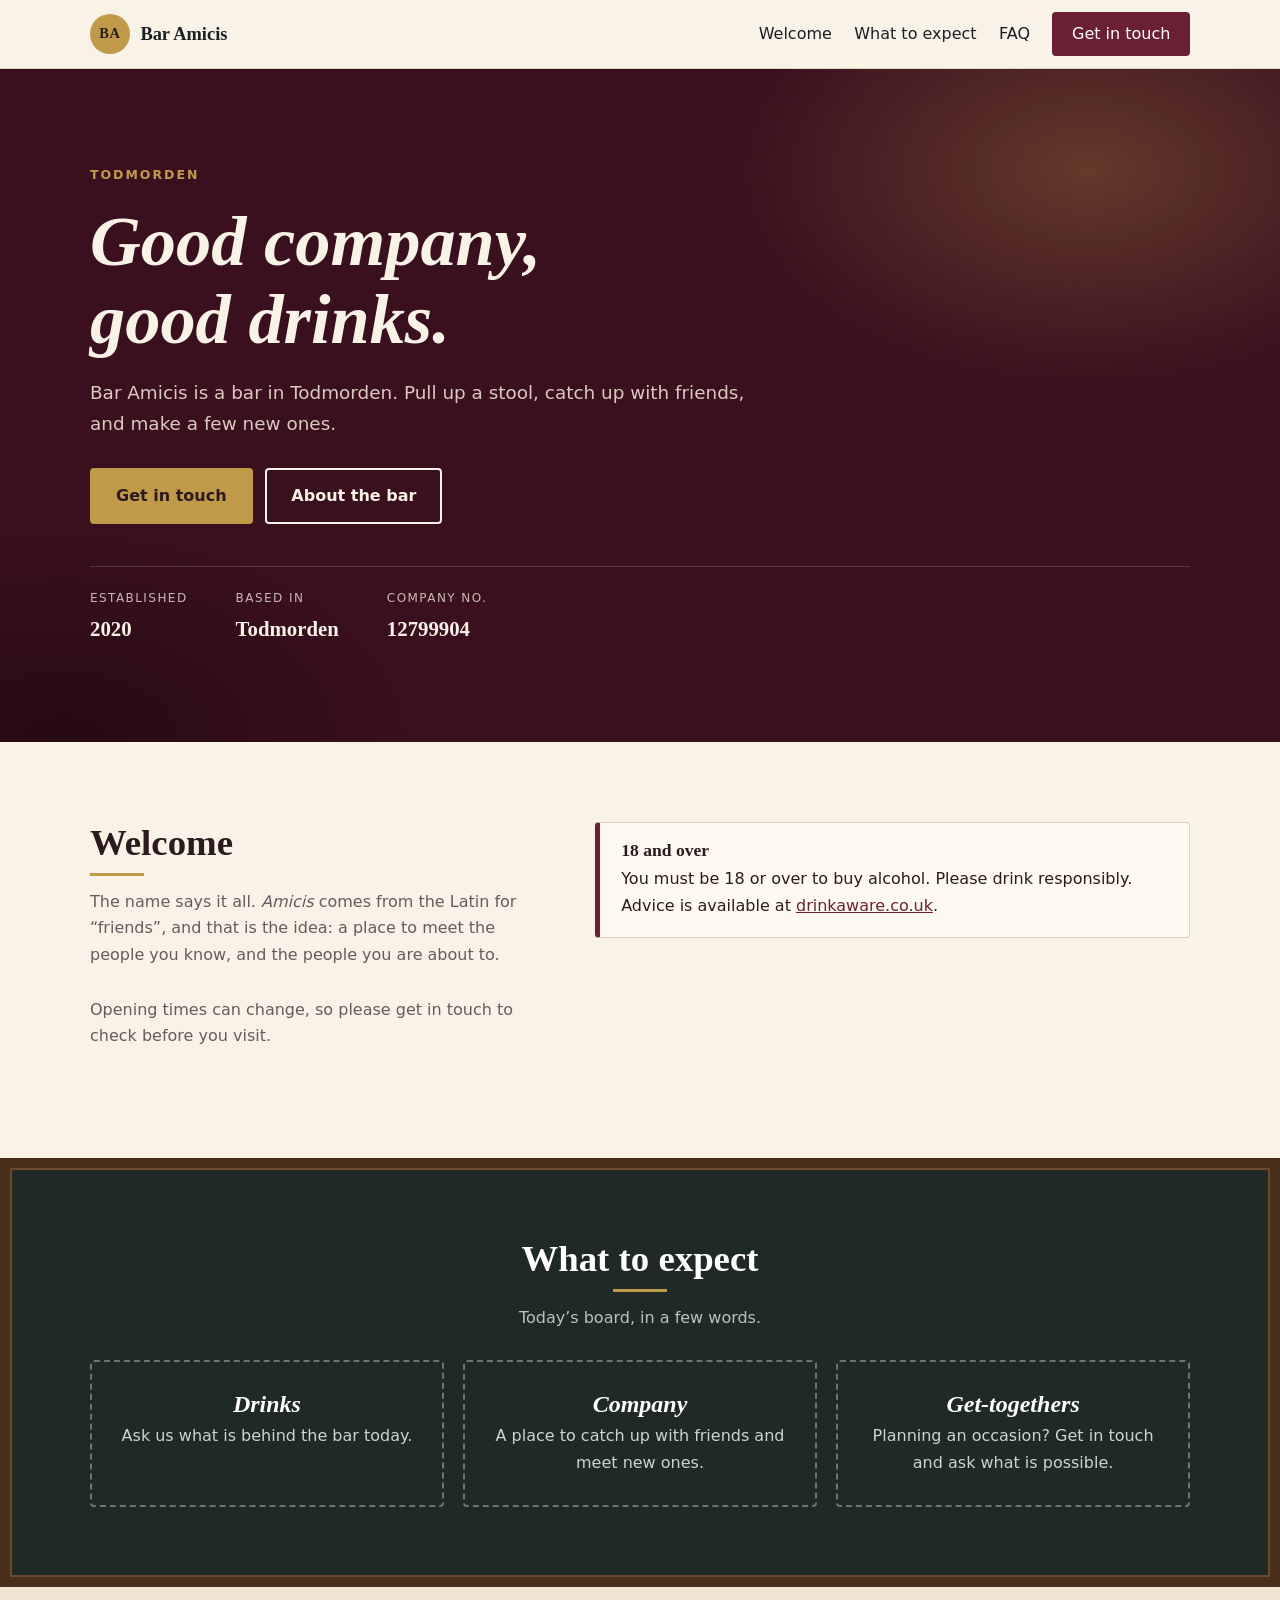
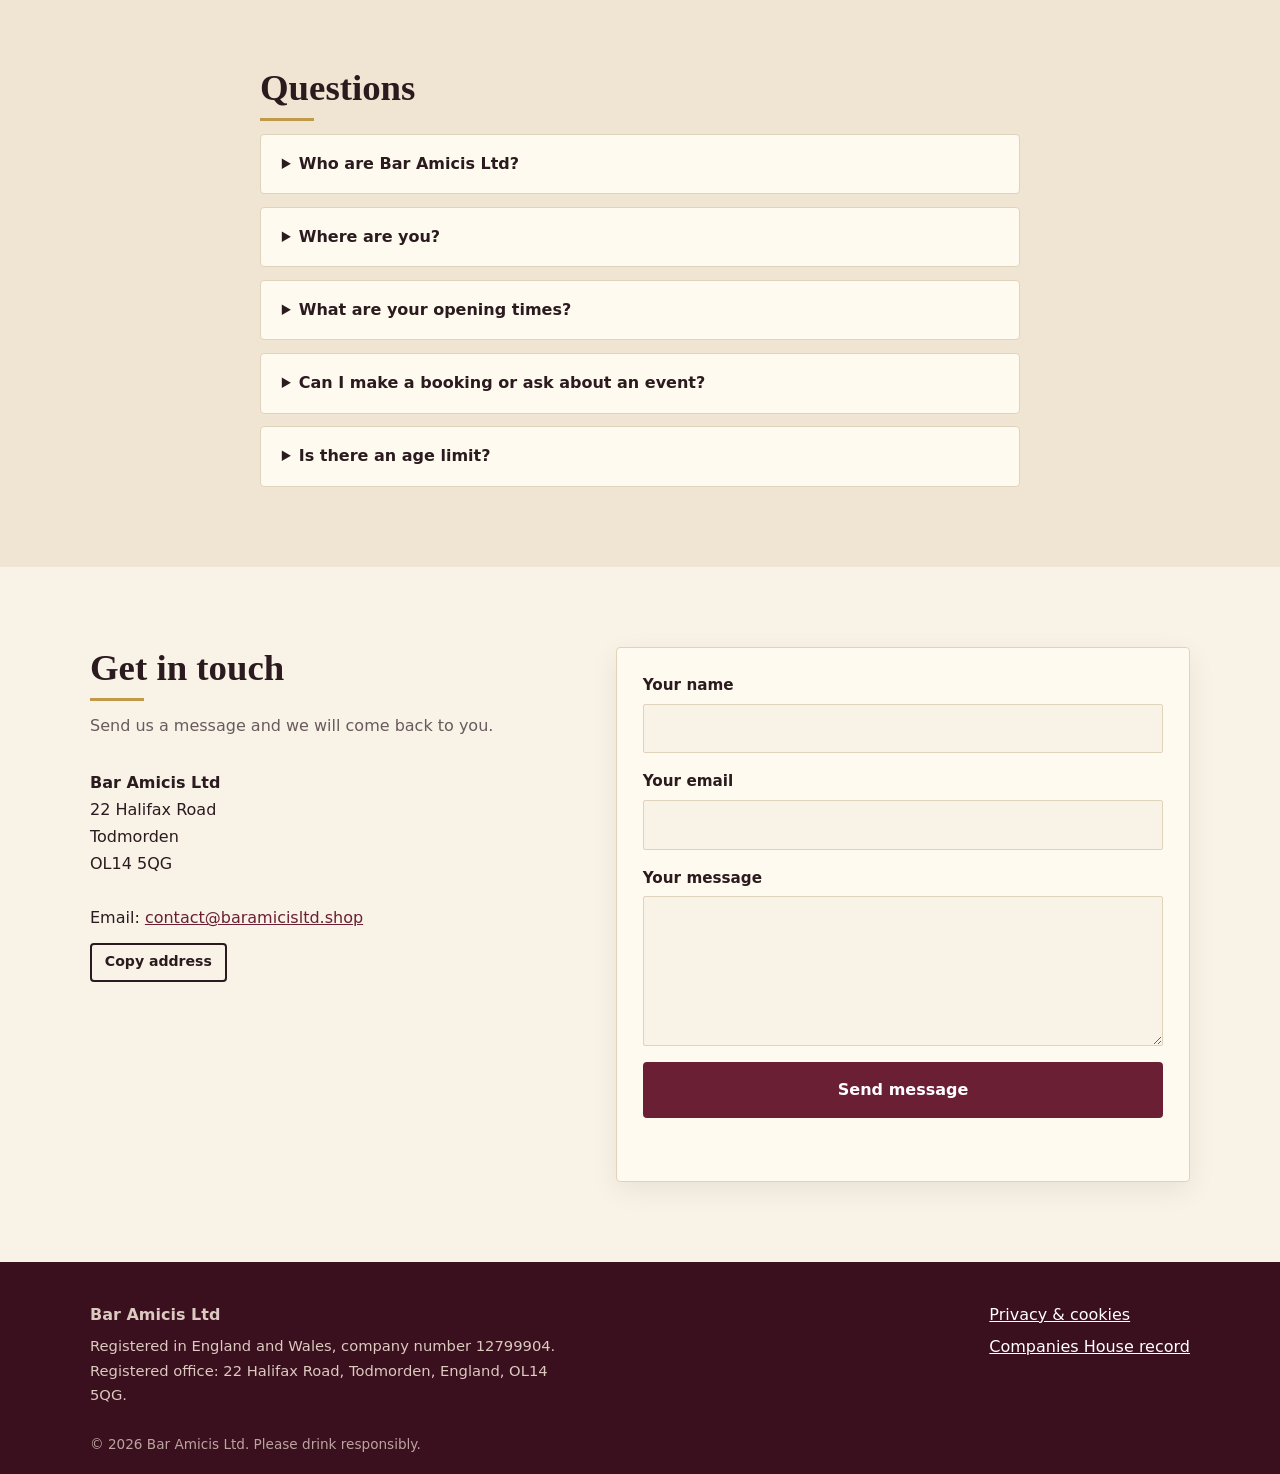
==== index.html @ 08446b0a "Add website Co-Authored-By: Claude Sonnet 5.5 <noreply@anthropic.com>" ====
<!doctype html>
<html lang="en-GB">
<head>
  <meta charset="utf-8">
  <meta name="viewport" content="width=device-width, initial-scale=1">
  <title>Bar Amicis Ltd | Bar in Todmorden</title>
  <meta name="description" content="Bar Amicis is a bar in Todmorden. A place to meet friends and make new ones. Get in touch to check opening times or ask about get-togethers.">
  <link rel="canonical" href="https://baramicisltd.shop/">
  <meta property="og:title" content="Bar Amicis Ltd">
  <meta property="og:description" content="A bar in Todmorden. Good company, good drinks.">
  <meta property="og:type" content="website">
  <meta property="og:url" content="https://baramicisltd.shop/">
  <meta name="theme-color" content="#3a0f1e">
  <link rel="icon" href="data:image/svg+xml,%3Csvg xmlns='http://www.w3.org/2000/svg' viewBox='0 0 64 64'%3E%3Ccircle cx='32' cy='32' r='32' fill='%233a0f1e'/%3E%3Cpath d='M18 18h28l-14 18z' fill='none' stroke='%23c19a49' stroke-width='4' stroke-linejoin='round'/%3E%3Cpath d='M32 36v14M24 50h16' stroke='%23c19a49' stroke-width='4' stroke-linecap='round'/%3E%3C/svg%3E">
  <link rel="stylesheet" href="css/styles.css">
</head>
<body>
  <a class="skip" href="#main">Skip to content</a>

  <header class="site-header">
    <div class="wrap bar">
      <a class="brand" href="#top" aria-label="Bar Amicis Ltd, home"><span class="brand-mark">BA</span><span class="brand-text">Bar Amicis</span></a>
      <button class="menu-btn" aria-expanded="false" aria-controls="nav" aria-label="Menu"><span></span><span></span><span></span></button>
      <nav id="nav" class="nav" aria-label="Main">
        <a href="#welcome">Welcome</a>
        <a href="#expect">What to expect</a>
        <a href="#faq">FAQ</a>
        <a href="#contact" class="btn btn-small">Get in touch</a>
      </nav>
    </div>
  </header>

  <main id="main">
    <section class="hero" id="top">
      <div class="wrap">
        <p class="eyebrow">Todmorden</p>
        <h1>Good company,<br>good drinks.</h1>
        <p class="lead">Bar Amicis is a bar in Todmorden. Pull up a stool, catch up with friends, and make a few new ones.</p>
        <div class="cta-row">
          <a class="btn" href="#contact">Get in touch</a>
          <a class="btn btn-ghost" href="#welcome">About the bar</a>
        </div>
        <dl class="facts">
          <div><dt>Established</dt><dd>2020</dd></div>
          <div><dt>Based in</dt><dd>Todmorden</dd></div>
          <div><dt>Company no.</dt><dd>12799904</dd></div>
        </dl>
      </div>
    </section>

    <section class="section" id="welcome">
      <div class="wrap split">
        <div>
          <h2>Welcome</h2>
          <p class="section-intro">The name says it all. <em>Amicis</em> comes from the Latin for &ldquo;friends&rdquo;, and that is the idea: a place to meet the people you know, and the people you are about to.</p>
          <p class="section-intro">Opening times can change, so please get in touch to check before you visit.</p>
        </div>
        <aside class="callout" aria-label="Age and responsible drinking">
          <h3>18 and over</h3>
          <p>You must be 18 or over to buy alcohol. Please drink responsibly. Advice is available at <a href="https://www.drinkaware.co.uk" rel="noopener" target="_blank">drinkaware.co.uk</a>.</p>
        </aside>
      </div>
    </section>

    <section class="section dark" id="expect">
      <div class="wrap">
        <h2>What to expect</h2>
        <p class="section-intro">Today&rsquo;s board, in a few words.</p>
        <div class="cards">
          <article class="card"><h3>Drinks</h3><p>Ask us what is behind the bar today.</p></article>
          <article class="card"><h3>Company</h3><p>A place to catch up with friends and meet new ones.</p></article>
          <article class="card"><h3>Get-togethers</h3><p>Planning an occasion? Get in touch and ask what is possible.</p></article>
        </div>
      </div>
    </section>

    <section class="section alt" id="faq">
      <div class="wrap narrow">
        <h2>Questions</h2>
        <details><summary>Who are Bar Amicis Ltd?</summary><p>A private limited company registered in England and Wales (company number 12799904), incorporated on 7 August 2020, with its registered office in Todmorden.</p></details>
        <details><summary>Where are you?</summary><p>We are in Todmorden. Our registered office is 22 Halifax Road, Todmorden, OL14 5QG. Get in touch if you would like help finding us.</p></details>
        <details><summary>What are your opening times?</summary><p>They can change, so please contact us to check before you visit.</p></details>
        <details><summary>Can I make a booking or ask about an event?</summary><p>Send us your enquiry using the form below, or email us, and we will tell you what is possible.</p></details>
        <details><summary>Is there an age limit?</summary><p>You must be 18 or over to buy alcohol. Please drink responsibly.</p></details>
      </div>
    </section>

    <section class="section" id="contact">
      <div class="wrap contact-grid">
        <div>
          <h2>Get in touch</h2>
          <p class="section-intro">Send us a message and we will come back to you.</p>
          <address>
            <strong>Bar Amicis Ltd</strong><br>
            22 Halifax Road<br>Todmorden<br>OL14 5QG<br><br>
            Email: <a href="mailto:contact@baramicisltd.shop">contact@baramicisltd.shop</a>
            <button type="button" class="copy-btn" id="copy-email">Copy address</button>
          </address>
        </div>
        <form id="enquiry" class="form" novalidate>
          <label>Your name<input name="name" type="text" autocomplete="name" required></label>
          <label>Your email<input name="email" type="email" autocomplete="email" required></label>
          <label>Your message<textarea name="message" rows="5" required></textarea></label>
          <button class="btn" type="submit">Send message</button>
          <p class="form-status" role="status" aria-live="polite"></p>
        </form>
      </div>
    </section>
  </main>

  <footer class="site-footer">
    <div class="wrap foot-grid">
      <div>
        <strong>Bar Amicis Ltd</strong>
        <p>Registered in England and Wales, company number 12799904.<br>Registered office: 22 Halifax Road, Todmorden, England, OL14 5QG.</p>
      </div>
      <div class="foot-links">
        <a href="privacy.html">Privacy &amp; cookies</a>
        <a href="https://find-and-update.company-information.service.gov.uk/company/12799904" rel="noopener" target="_blank">Companies House record</a>
      </div>
    </div>
    <div class="wrap copy">&copy; <span id="year">2026</span> Bar Amicis Ltd. Please drink responsibly.</div>
  </footer>

  <script src="js/main.js"></script>
</body>
</html>
---- css/styles.css ----
/* ---- shared structure (themed per site below) ---- */
:root{
  --bg:#fff; --bg-alt:#f3f4f6; --ink:#1b1f23; --muted:#5b636b; --line:#e2e4e8; --card:#fff;
  --primary:#0b6bcb; --primary-d:#0853a3; --on-primary:#fff; --accent:#ffb000;
  --header-bg:rgba(255,255,255,.96); --header-ink:#1b1f23; --header-line:#e2e4e8;
  --hero-bg:#0b2540; --hero-ink:#fff; --hero-muted:#c9d6e6;
  --dark-bg:#0b2540; --dark-ink:#dbe5f0; --dark-muted:#b6c6da;
  --footer-bg:#0b2540; --footer-ink:#c9d6e6;
  --radius:8px;
  --font-body:system-ui,-apple-system,"Segoe UI",Roboto,Arial,sans-serif; --font-head:var(--font-body);
  --head-weight:800; --head-transform:none; --head-style:normal; --head-track:-.01em;
}
*{box-sizing:border-box}
html{scroll-behavior:smooth;scroll-padding-top:76px}
body{margin:0;font-family:var(--font-body);color:var(--ink);background:var(--bg);line-height:1.65;-webkit-font-smoothing:antialiased}
a{color:var(--primary)}
h1,h2,h3{font-family:var(--font-head);margin:0;line-height:1.12;letter-spacing:var(--head-track)}
h1,h2{font-weight:var(--head-weight);text-transform:var(--head-transform);font-style:var(--head-style)}
h3{font-size:1.1rem;margin-bottom:.35rem}
.wrap{width:min(1100px,100% - 32px);margin-inline:auto}
.narrow{width:min(760px,100% - 32px)}
.skip{position:absolute;left:-999px;top:0;background:var(--primary);color:var(--on-primary);padding:.6rem 1rem;z-index:100}
.skip:focus{left:8px;top:8px}

.site-header{position:sticky;top:0;z-index:50;background:var(--header-bg);backdrop-filter:blur(8px);border-bottom:1px solid var(--header-line);color:var(--header-ink)}
.bar{display:flex;align-items:center;justify-content:space-between;min-height:68px;gap:1rem}
.brand{display:flex;align-items:center;gap:.65rem;text-decoration:none;color:var(--header-ink);font-weight:800}
.brand-mark{display:grid;place-items:center;min-width:40px;height:40px;padding:0 .55rem;background:var(--primary);color:var(--on-primary);border-radius:var(--radius);font-size:.9rem;letter-spacing:.05em}
.brand-text small{font-weight:500;opacity:.7}
.nav{display:flex;align-items:center;gap:1.4rem}
.nav a{text-decoration:none;color:var(--header-ink);font-weight:500}
.nav a:hover{color:var(--primary)}
.menu-btn{display:none;background:none;border:0;padding:.5rem;cursor:pointer}
.menu-btn span{display:block;width:24px;height:2px;background:var(--header-ink);margin:5px 0}

.btn{display:inline-block;background:var(--primary);color:var(--on-primary) !important;padding:.8rem 1.5rem;border-radius:var(--radius);font:inherit;font-weight:700;text-decoration:none;border:2px solid var(--primary);cursor:pointer;transition:background .15s,transform .15s}
.btn:hover{background:var(--primary-d);border-color:var(--primary-d);transform:translateY(-1px)}
.btn-small{padding:.45rem 1.1rem}
.btn-ghost{background:transparent;color:var(--hero-ink) !important;border-color:var(--hero-ink)}
.btn-ghost:hover{background:var(--hero-ink);border-color:var(--hero-ink);color:var(--hero-bg) !important}

.hero{background:var(--hero-bg);color:var(--hero-ink);padding:clamp(3.2rem,8vw,6rem) 0;position:relative;overflow:hidden}
.hero .wrap{position:relative;z-index:1}
.hero-grid{display:grid;grid-template-columns:1.4fr 1fr;gap:3rem;align-items:center}
.hero-solo{grid-template-columns:1fr}
.eyebrow{text-transform:uppercase;letter-spacing:.16em;font-size:.78rem;font-weight:700;color:var(--accent);margin:0 0 1rem}
h1{font-size:clamp(2.2rem,5.6vw,4rem)}
.lead{font-size:1.15rem;color:var(--hero-muted);max-width:58ch;margin:1.2rem 0 0}
.cta-row{display:flex;flex-wrap:wrap;gap:.8rem;margin-top:1.8rem}
.facts{display:flex;flex-wrap:wrap;gap:1.2rem 3rem;margin:2.6rem 0 0;padding-top:1.4rem;border-top:1px solid rgba(128,128,128,.35)}
.facts dt{font-size:.75rem;letter-spacing:.12em;text-transform:uppercase;opacity:.75}
.facts dd{margin:.2rem 0 0;font-size:1.3rem;font-weight:700}
.badges{list-style:none;margin:0;padding:1.3rem;display:grid;gap:1rem;background:rgba(255,255,255,.08);border:1px solid rgba(255,255,255,.18);border-radius:var(--radius)}
.badges li{display:flex;flex-direction:column;border-left:4px solid var(--accent);padding-left:.9rem}
.badges strong{font-size:1.3rem}
.badges span{font-size:.88rem;opacity:.8}

.section{padding:clamp(3rem,7vw,5rem) 0}
.section.alt{background:var(--bg-alt)}
.section.dark{background:var(--dark-bg);color:var(--dark-ink)}
.section.dark h2,.section.dark h3{color:#fff}
h2{font-size:clamp(1.65rem,3.5vw,2.3rem);margin-bottom:.6rem}
.section-intro{color:var(--muted);max-width:62ch;margin:.8rem 0 1.8rem}
.dark .section-intro{color:var(--dark-muted)}
.cards{display:grid;grid-template-columns:repeat(auto-fit,minmax(min(260px,100%),1fr));gap:1.2rem}
.card{background:var(--card);border:1px solid var(--line);border-radius:var(--radius);padding:1.5rem}
.card p{margin:0;color:var(--muted)}
.note{color:var(--muted);font-size:.9rem;margin-top:1.4rem}
.callout{background:var(--bg-alt);border-left:5px solid var(--accent);padding:1.1rem 1.3rem;border-radius:var(--radius)}
.callout p{margin:.3rem 0 0}
.split{display:grid;grid-template-columns:1fr 1.3fr;gap:3rem;align-items:start}

.steps{list-style:none;margin:1.8rem 0 0;padding:0;display:grid;gap:1.5rem}
.steps li{display:flex;gap:1.2rem;align-items:flex-start}
.steps p{margin:0;color:var(--muted)}
.dark .steps p{color:var(--dark-muted)}
.num{flex:none;display:grid;place-items:center;width:46px;height:46px;border-radius:var(--radius);background:var(--primary);color:var(--on-primary);font-weight:800}
.trio{display:grid;grid-template-columns:repeat(auto-fit,minmax(min(240px,100%),1fr));gap:2rem;margin-top:1.6rem}
.trio p{margin:0;color:var(--muted)}

details{background:var(--card);border:1px solid var(--line);border-radius:var(--radius);padding:1rem 1.3rem;margin-top:.8rem}
summary{cursor:pointer;font-weight:700}
details p{margin:.7rem 0 0;color:var(--muted)}

.contact-grid{display:grid;grid-template-columns:1fr 1.2fr;gap:3rem}
address{font-style:normal;line-height:1.7;overflow-wrap:anywhere}
.copy-btn{display:block;margin-top:.7rem;background:none;border:2px solid var(--ink);color:var(--ink);border-radius:var(--radius);padding:.35rem .8rem;font:inherit;font-size:.88rem;font-weight:600;cursor:pointer}
.copy-btn:hover{background:var(--ink);color:var(--bg)}
.form{display:grid;gap:1rem;background:var(--card);padding:1.6rem;border:1px solid var(--line);border-radius:var(--radius);box-shadow:0 8px 28px rgba(0,0,0,.07)}
.form label{display:grid;gap:.35rem;font-weight:600;font-size:.95rem}
.form input,.form textarea,.form select{font:inherit;padding:.7rem .85rem;border:1.5px solid var(--line);border-radius:calc(var(--radius) - 2px);background:var(--bg);color:var(--ink)}
.form input:focus,.form textarea:focus,.form select:focus{outline:2px solid var(--primary);border-color:var(--primary)}
.form .invalid{border-color:#b3261e}
.form-status{margin:0;min-height:1.4em;font-size:.95rem}

.site-footer{background:var(--footer-bg);color:var(--footer-ink);padding:2.5rem 0 1.2rem}
.site-footer a{color:#fff}
.foot-grid{display:flex;justify-content:space-between;gap:2rem;flex-wrap:wrap}
.foot-grid p{margin:.4rem 0 0;font-size:.92rem;max-width:50ch}
.foot-links{display:flex;flex-direction:column;gap:.4rem}
.copy{margin-top:1.6rem;font-size:.85rem;opacity:.8}

.legal{padding:3rem 0 4rem}
.legal h1{font-size:2rem;text-transform:none;font-style:normal}
.legal h2{font-size:1.2rem;margin-top:2rem;text-transform:none;font-style:normal}
.legal h2::after{display:none}

@media (prefers-reduced-motion:reduce){*{scroll-behavior:auto !important;transition:none !important}}
@media (max-width:820px){
  .hero-grid,.contact-grid,.split{grid-template-columns:1fr;gap:1.6rem}
  .menu-btn{display:block}
  .nav{position:absolute;top:68px;left:0;right:0;flex-direction:column;align-items:stretch;gap:0;background:var(--bg);border-bottom:1px solid var(--line);display:none;padding:.5rem 16px 1rem}
  .nav.open{display:flex}
  .nav a{padding:.8rem 0;border-bottom:1px solid var(--line)}
  .nav .btn{text-align:center;margin-top:.8rem}
}

/* ---- site theme ---- */
/* Bar Amicis: classic pub, burgundy + brass + chalkboard */
:root{
  --bg:#f8f2e7; --bg-alt:#efe5d2; --ink:#2b1a1e; --muted:#695a5d; --line:#e0d3bb; --card:#fffaf0;
  --primary:#6b1f35; --primary-d:#521528; --accent:#c19a49;
  --header-bg:rgba(248,242,231,.97); --header-line:#e0d3bb;
  --hero-bg:#3a0f1e; --hero-ink:#f8f2e7; --hero-muted:#dcc9c0;
  --dark-bg:#1f2a26; --dark-ink:#e9ece8; --dark-muted:#b9c4bd;
  --footer-bg:#3a0f1e; --footer-ink:#dcc9c0;
  --radius:4px;
  --font-head:Georgia,"Times New Roman",serif; --head-weight:700; --head-track:0;
}
.brand-text{font-family:Georgia,serif;font-size:1.15rem}
.brand-mark{border-radius:50%;background:var(--accent);color:#2b1a1e;font-family:Georgia,serif}
.hero{background:radial-gradient(520px 320px at 85% 15%,rgba(193,154,73,.30),transparent 70%),radial-gradient(500px 300px at 5% 100%,rgba(0,0,0,.35),transparent 70%),#3a0f1e}
h1{font-style:italic;font-size:clamp(2.4rem,6vw,4.4rem)}
.hero .btn:not(.btn-ghost){background:var(--accent);border-color:var(--accent);color:#2b1a1e !important}
.hero .btn:not(.btn-ghost):hover{background:#d4ad5b;border-color:#d4ad5b}
.eyebrow{font-family:var(--font-body);color:var(--accent)}
h2::after{content:"";display:block;width:54px;height:3px;background:var(--accent);margin-top:.6rem}
.legal h2::after{display:none}
.callout{background:#fffaf0;border:1px solid var(--line);border-left:5px solid var(--primary)}
.callout h3{font-family:Georgia,serif}
.section.dark{background:#1f2a26;box-shadow:inset 0 0 0 10px #4a2f1c, inset 0 0 0 12px #6c4a2b}
.section.dark .cards{margin-top:1.4rem}
.section.dark .card{background:transparent;border:2px dashed rgba(255,255,255,.35);color:#fff;text-align:center;padding:1.8rem 1.2rem}
.section.dark .card p{color:#cbd5ce}
.section.dark .card h3{font-family:Georgia,serif;font-style:italic;font-size:1.5rem}
.section.dark h2{text-align:center}
.section.dark h2::after{margin-inline:auto}
.section.dark .section-intro{margin-inline:auto;text-align:center}
.facts dd{font-family:Georgia,serif}
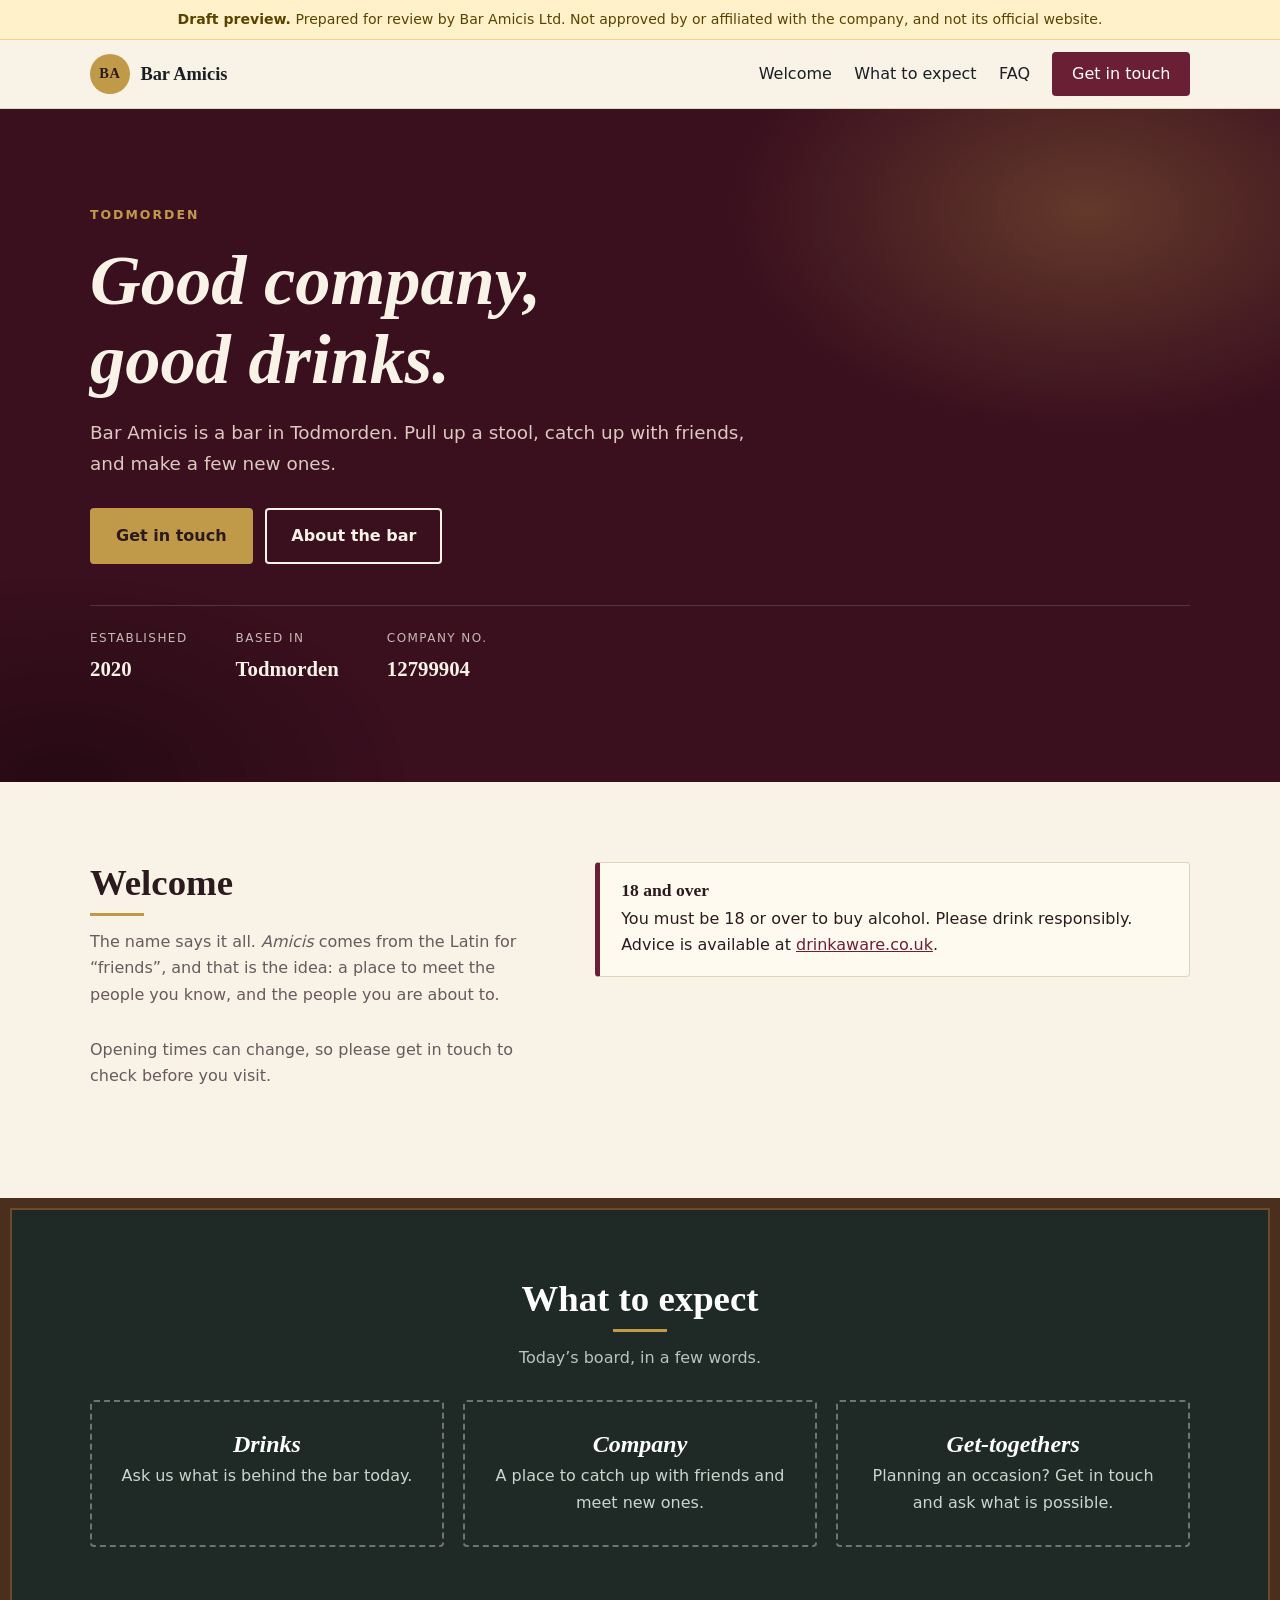
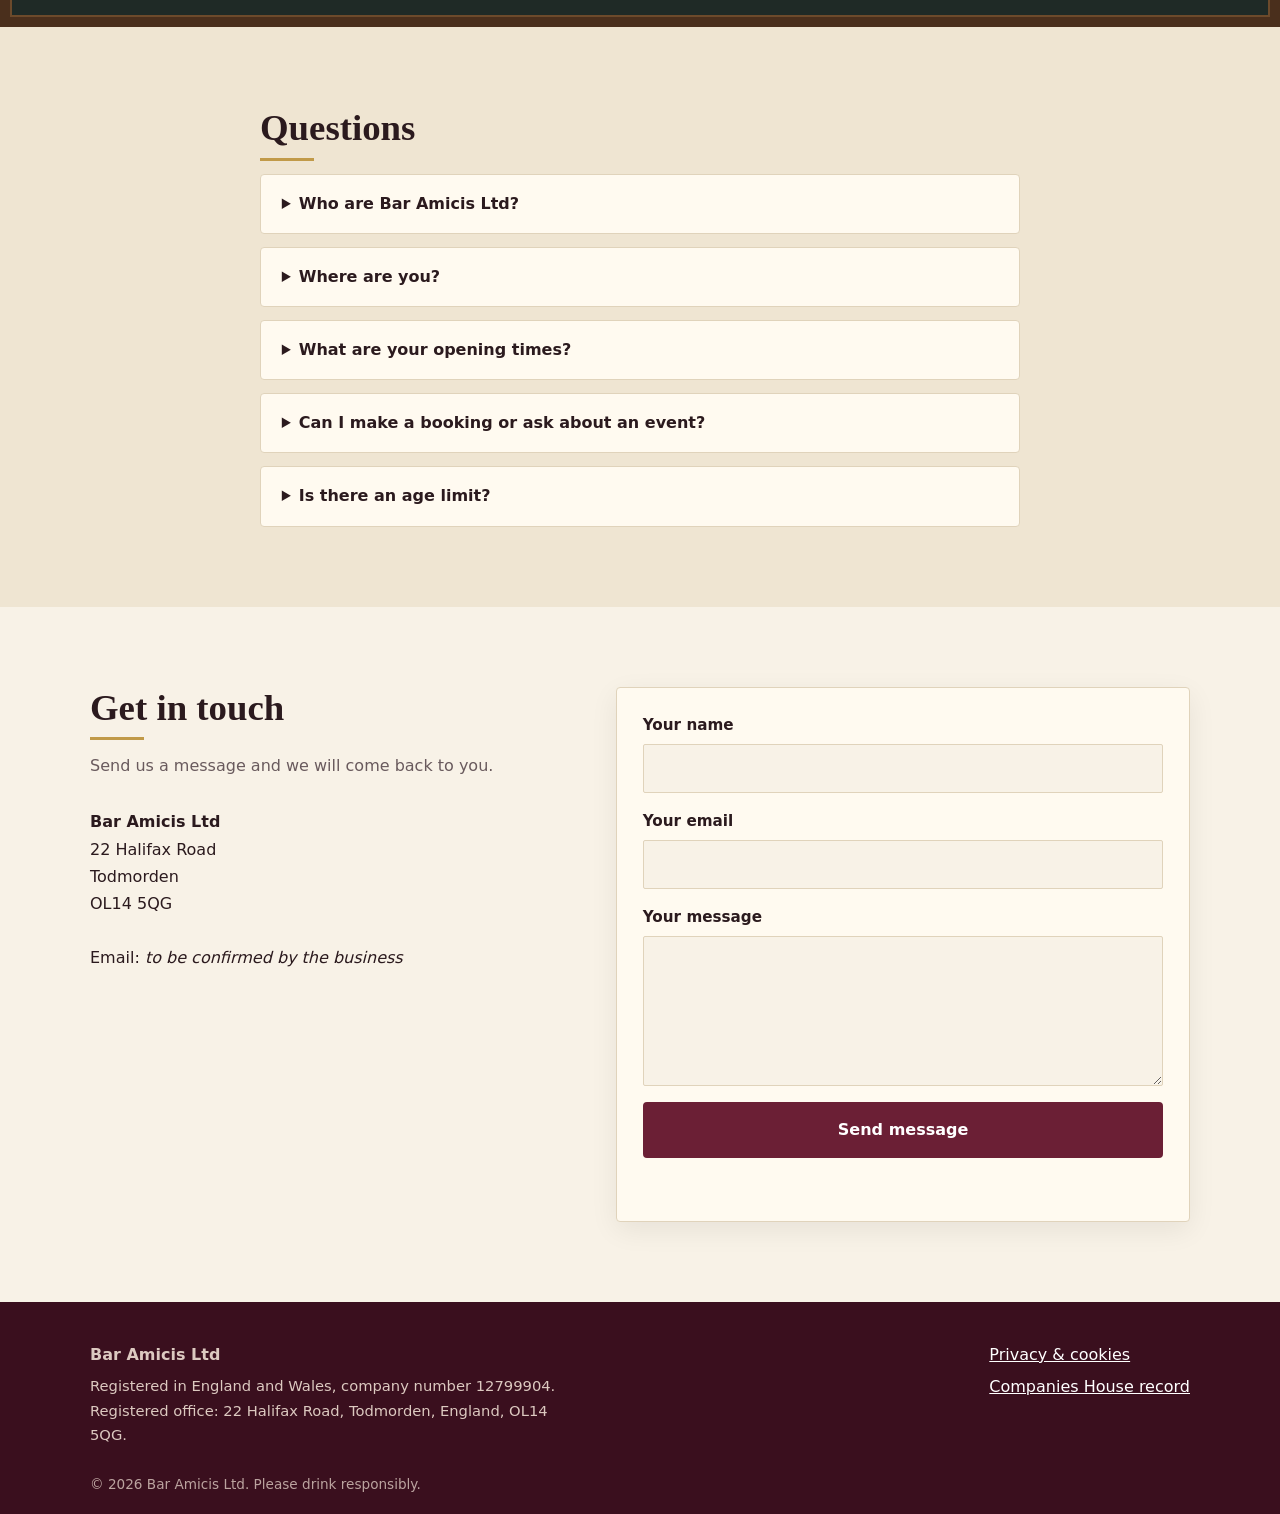
==== commit fe21cc43: "Mark site as an unapproved draft preview Adds a visible draft notice, noindex, placeholder contact d" ====
--- a/index.html
+++ b/index.html
@@ -1,20 +1,20 @@
 <!doctype html>
-<html lang="en-GB">
+<html lang="en-GB" data-draft>
 <head>
   <meta charset="utf-8">
   <meta name="viewport" content="width=device-width, initial-scale=1">
-  <title>Bar Amicis Ltd | Bar in Todmorden</title>
+  <meta name="robots" content="noindex, nofollow">
+  <title>Bar Amicis Ltd | Bar in Todmorden (Draft preview)</title>
   <meta name="description" content="Bar Amicis is a bar in Todmorden. A place to meet friends and make new ones. Get in touch to check opening times or ask about get-togethers.">
-  <link rel="canonical" href="https://baramicisltd.shop/">
   <meta property="og:title" content="Bar Amicis Ltd">
   <meta property="og:description" content="A bar in Todmorden. Good company, good drinks.">
   <meta property="og:type" content="website">
-  <meta property="og:url" content="https://baramicisltd.shop/">
   <meta name="theme-color" content="#3a0f1e">
   <link rel="icon" href="data:image/svg+xml,%3Csvg xmlns='http://www.w3.org/2000/svg' viewBox='0 0 64 64'%3E%3Ccircle cx='32' cy='32' r='32' fill='%233a0f1e'/%3E%3Cpath d='M18 18h28l-14 18z' fill='none' stroke='%23c19a49' stroke-width='4' stroke-linejoin='round'/%3E%3Cpath d='M32 36v14M24 50h16' stroke='%23c19a49' stroke-width='4' stroke-linecap='round'/%3E%3C/svg%3E">
   <link rel="stylesheet" href="css/styles.css">
 </head>
 <body>
+  <div class="draft-bar" role="note"><strong>Draft preview.</strong> Prepared for review by Bar Amicis Ltd. Not approved by or affiliated with the company, and not its official website.</div>
   <a class="skip" href="#main">Skip to content</a>
 
   <header class="site-header">
@@ -93,8 +93,7 @@
           <address>
             <strong>Bar Amicis Ltd</strong><br>
             22 Halifax Road<br>Todmorden<br>OL14 5QG<br><br>
-            Email: <a href="mailto:contact@baramicisltd.shop">contact@baramicisltd.shop</a>
-            <button type="button" class="copy-btn" id="copy-email">Copy address</button>
+            Email: <em>to be confirmed by the business</em>
           </address>
         </div>
         <form id="enquiry" class="form" novalidate>
--- a/css/styles.css
+++ b/css/styles.css
@@ -147,3 +147,6 @@
 .section.dark h2::after{margin-inline:auto}
 .section.dark .section-intro{margin-inline:auto;text-align:center}
 .facts dd{font-family:Georgia,serif}
+
+/* draft-preview notice */
+.draft-bar{background:#fff1c9;color:#5a4300;text-align:center;font-size:.88rem;padding:.6rem 1rem;border-bottom:1px solid #ecd58a;line-height:1.4}
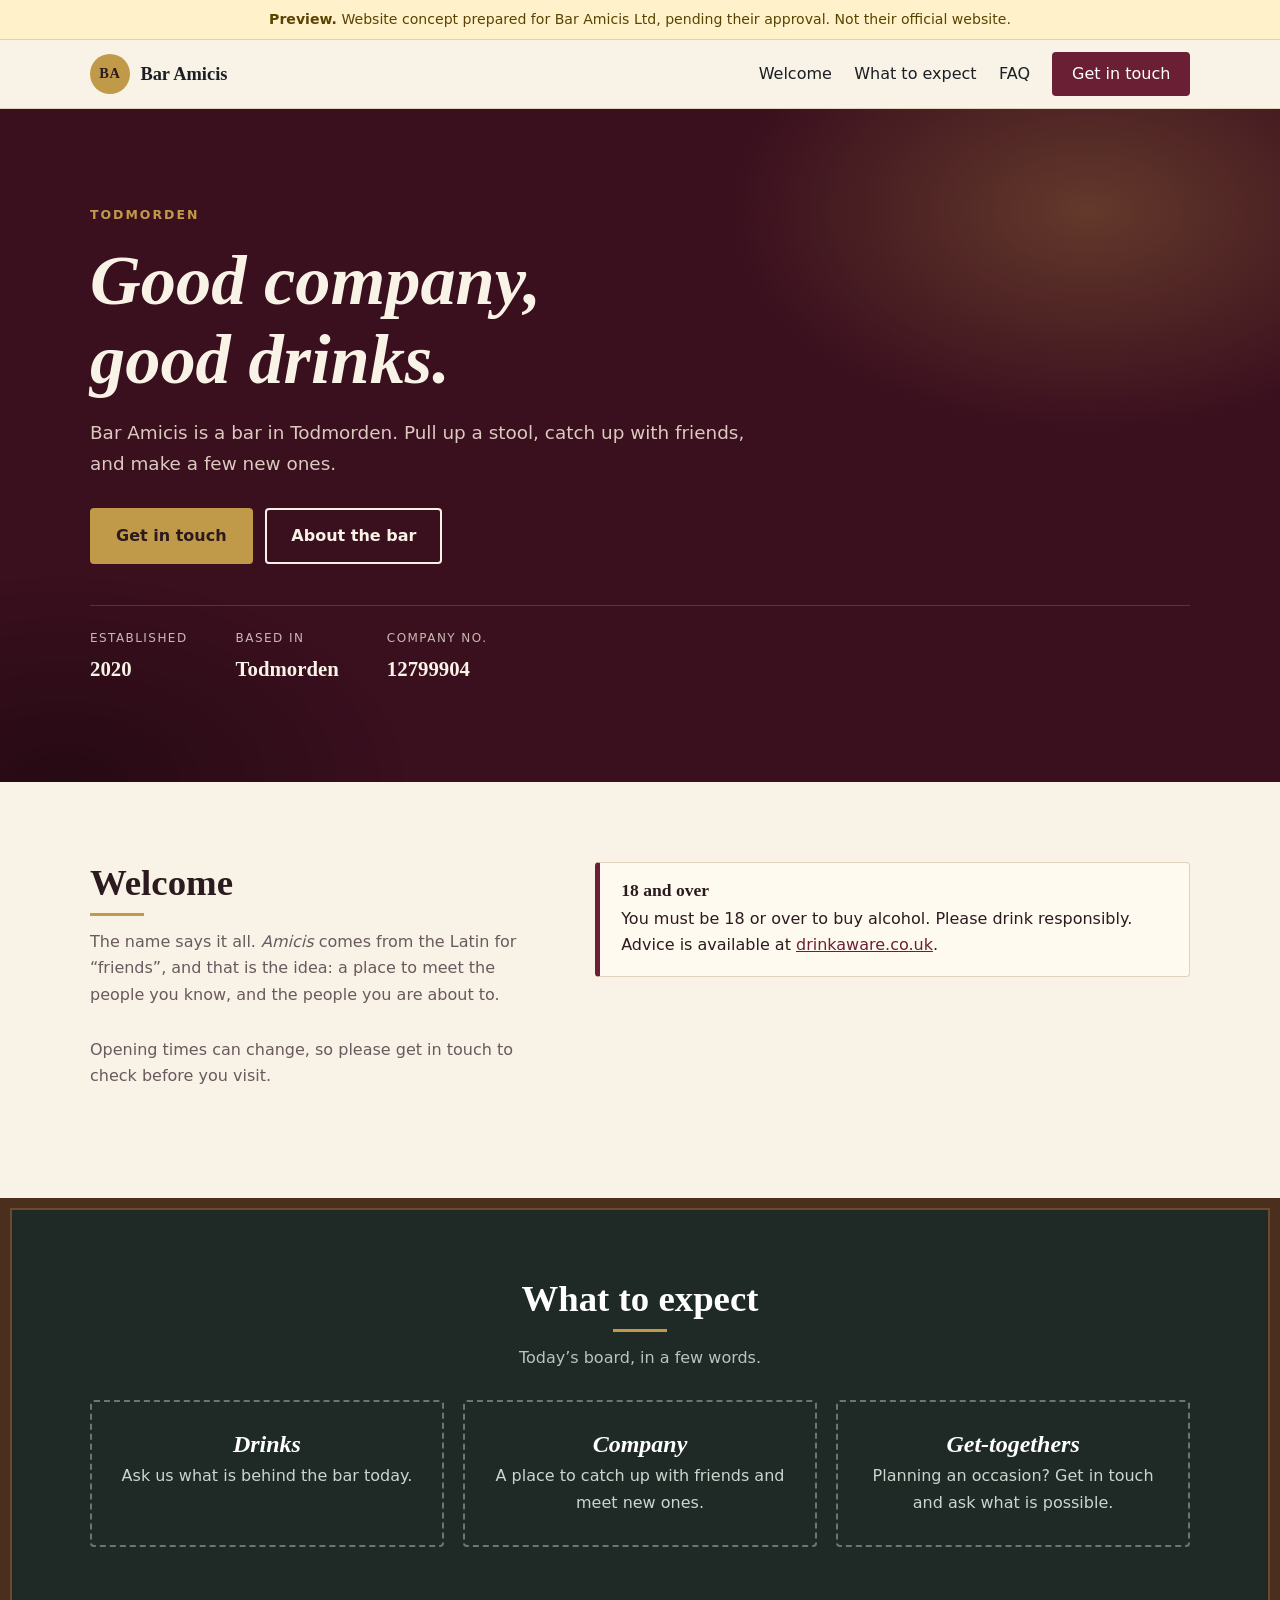
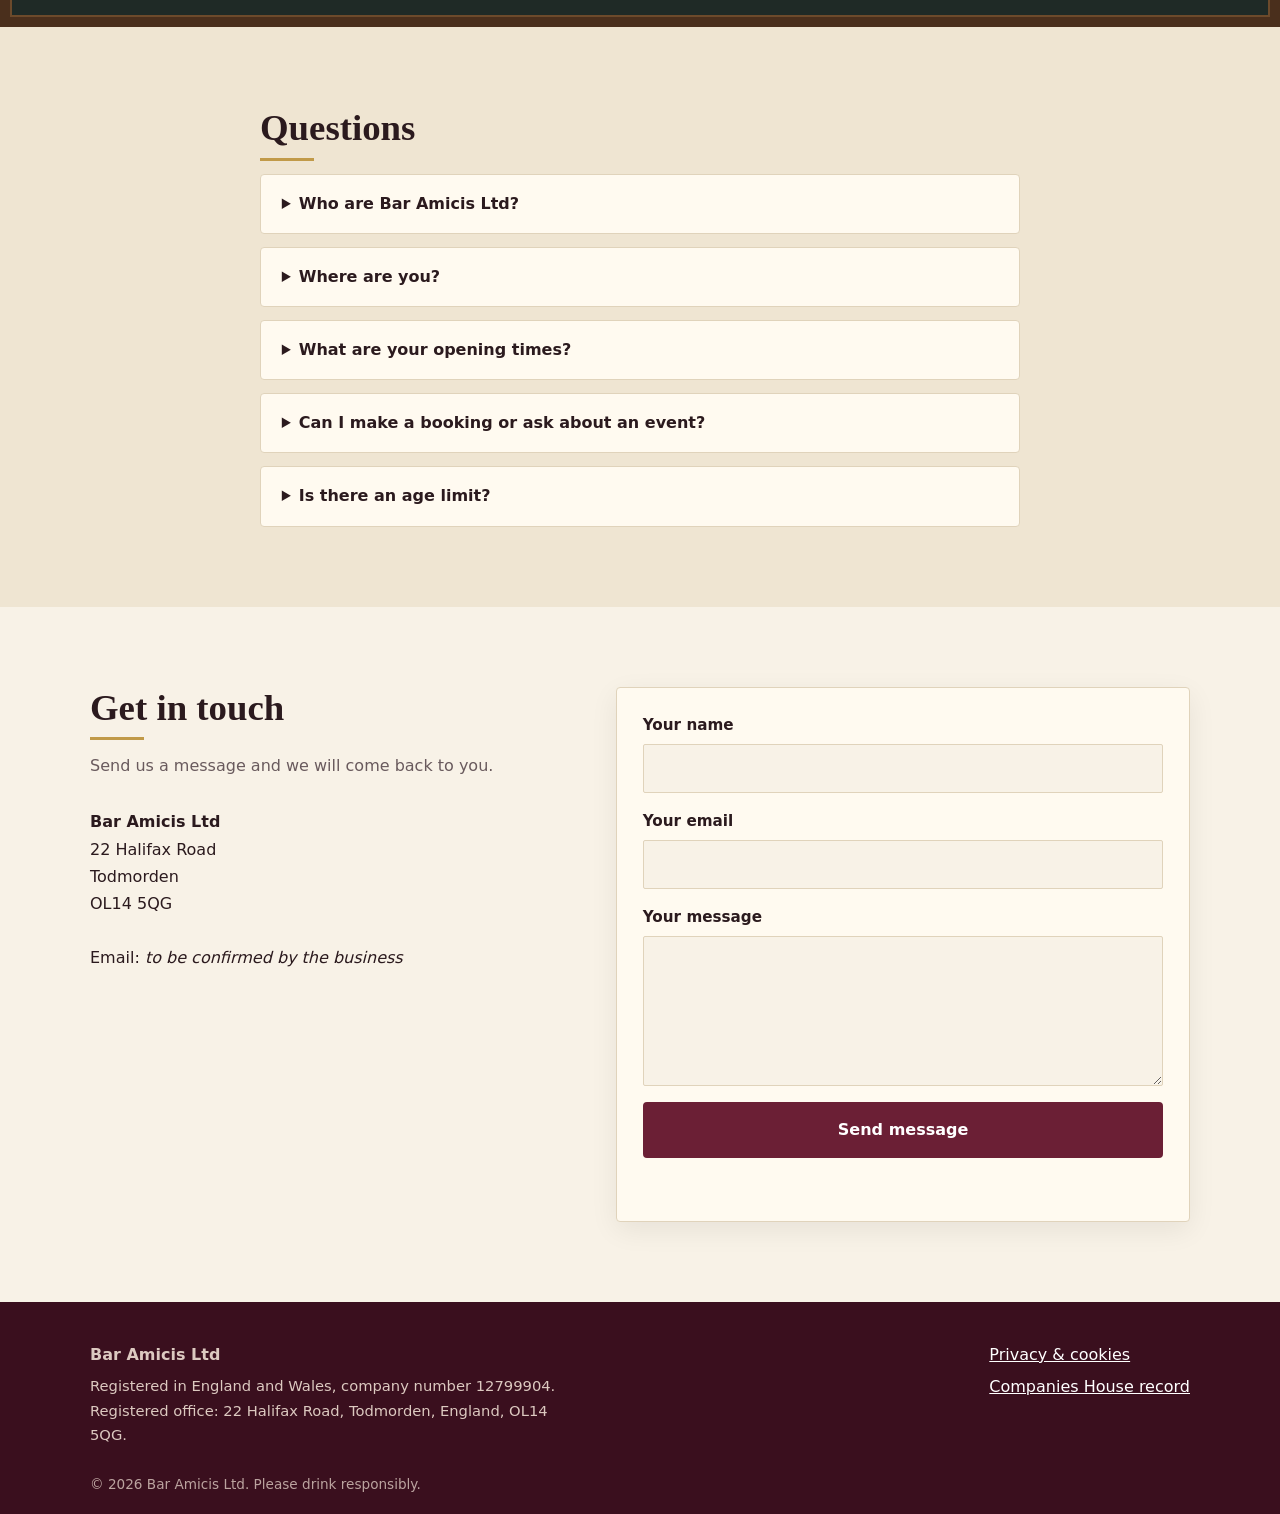
==== commit 0da8ab8d: "Label site as a preview pending the company's approval Adds a preview notice, noindex, placeholder c" ====
--- a/index.html
+++ b/index.html
@@ -4,7 +4,7 @@
   <meta charset="utf-8">
   <meta name="viewport" content="width=device-width, initial-scale=1">
   <meta name="robots" content="noindex, nofollow">
-  <title>Bar Amicis Ltd | Bar in Todmorden (Draft preview)</title>
+  <title>Bar Amicis Ltd | Bar in Todmorden (Preview)</title>
   <meta name="description" content="Bar Amicis is a bar in Todmorden. A place to meet friends and make new ones. Get in touch to check opening times or ask about get-togethers.">
   <meta property="og:title" content="Bar Amicis Ltd">
   <meta property="og:description" content="A bar in Todmorden. Good company, good drinks.">
@@ -14,7 +14,7 @@
   <link rel="stylesheet" href="css/styles.css">
 </head>
 <body>
-  <div class="draft-bar" role="note"><strong>Draft preview.</strong> Prepared for review by Bar Amicis Ltd. Not approved by or affiliated with the company, and not its official website.</div>
+  <div class="draft-bar" role="note"><strong>Preview.</strong> Website concept prepared for Bar Amicis Ltd, pending their approval. Not their official website.</div>
   <a class="skip" href="#main">Skip to content</a>
 
   <header class="site-header">
